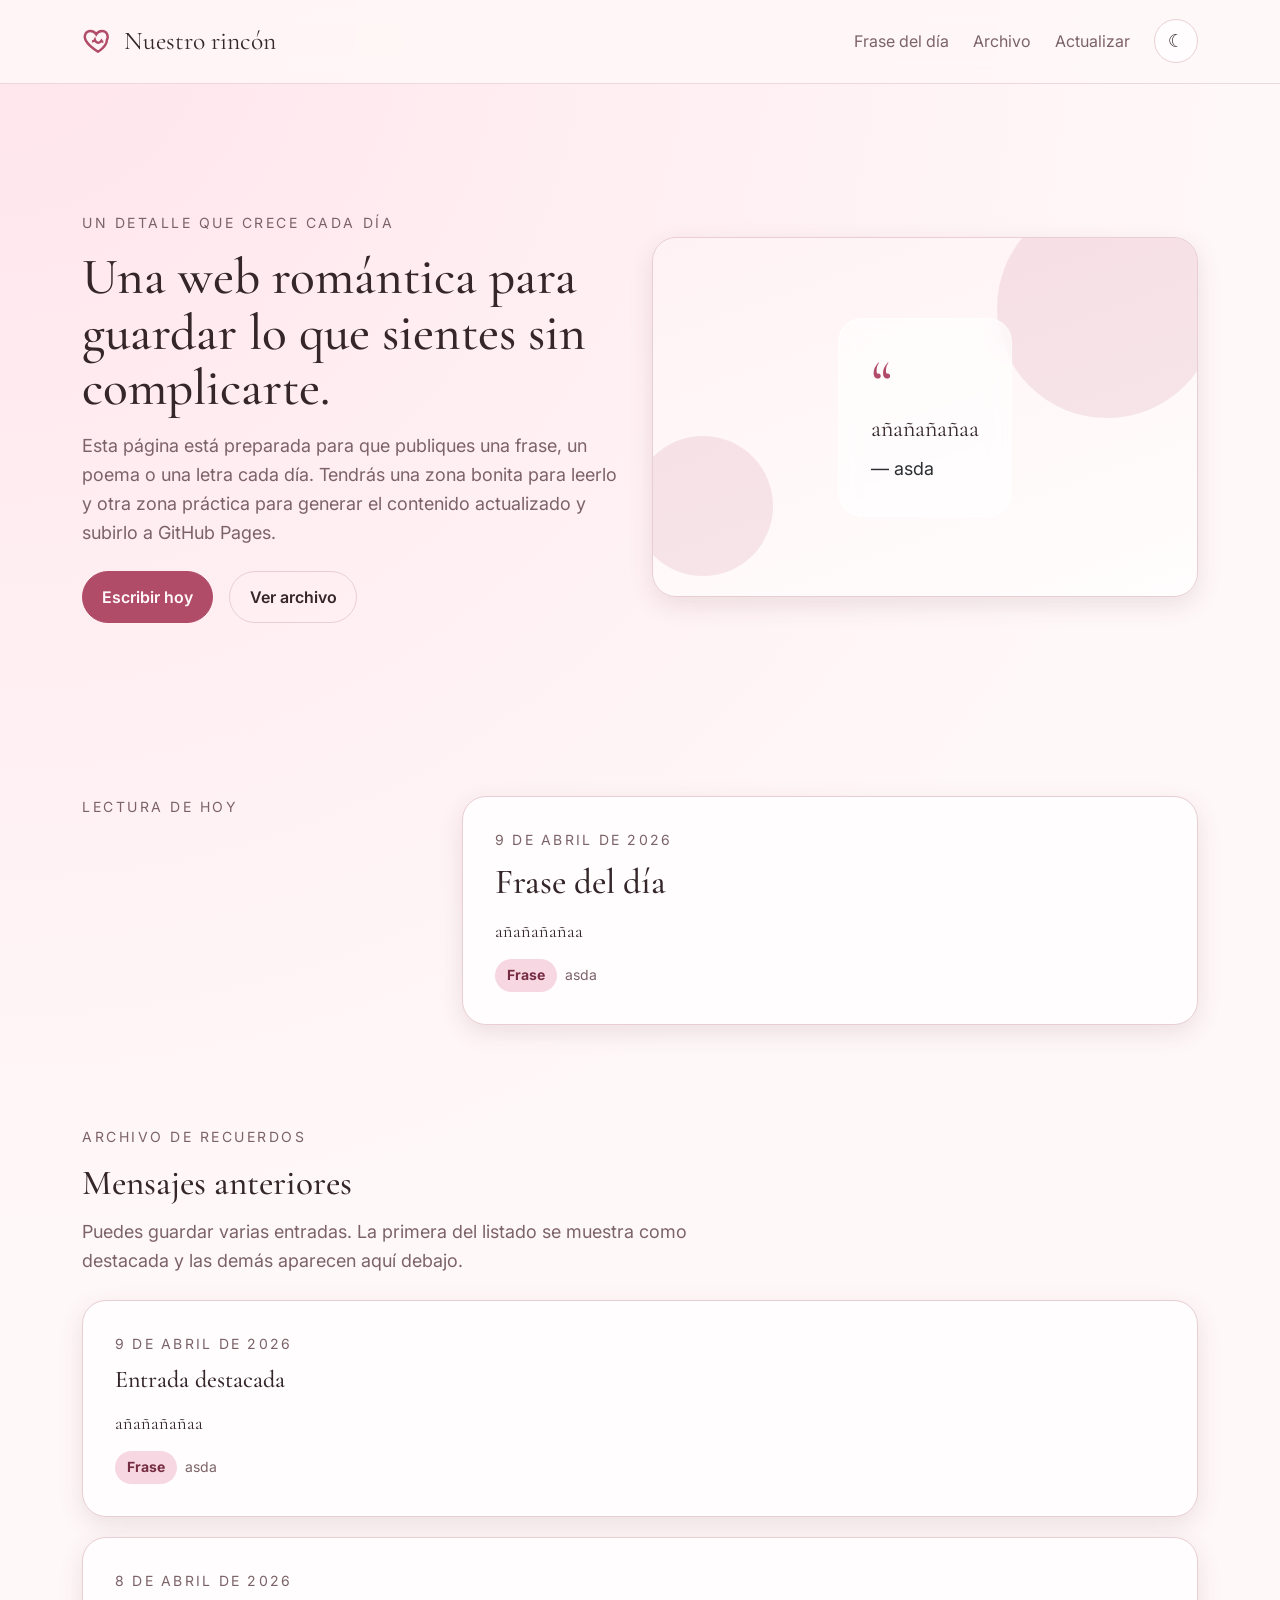
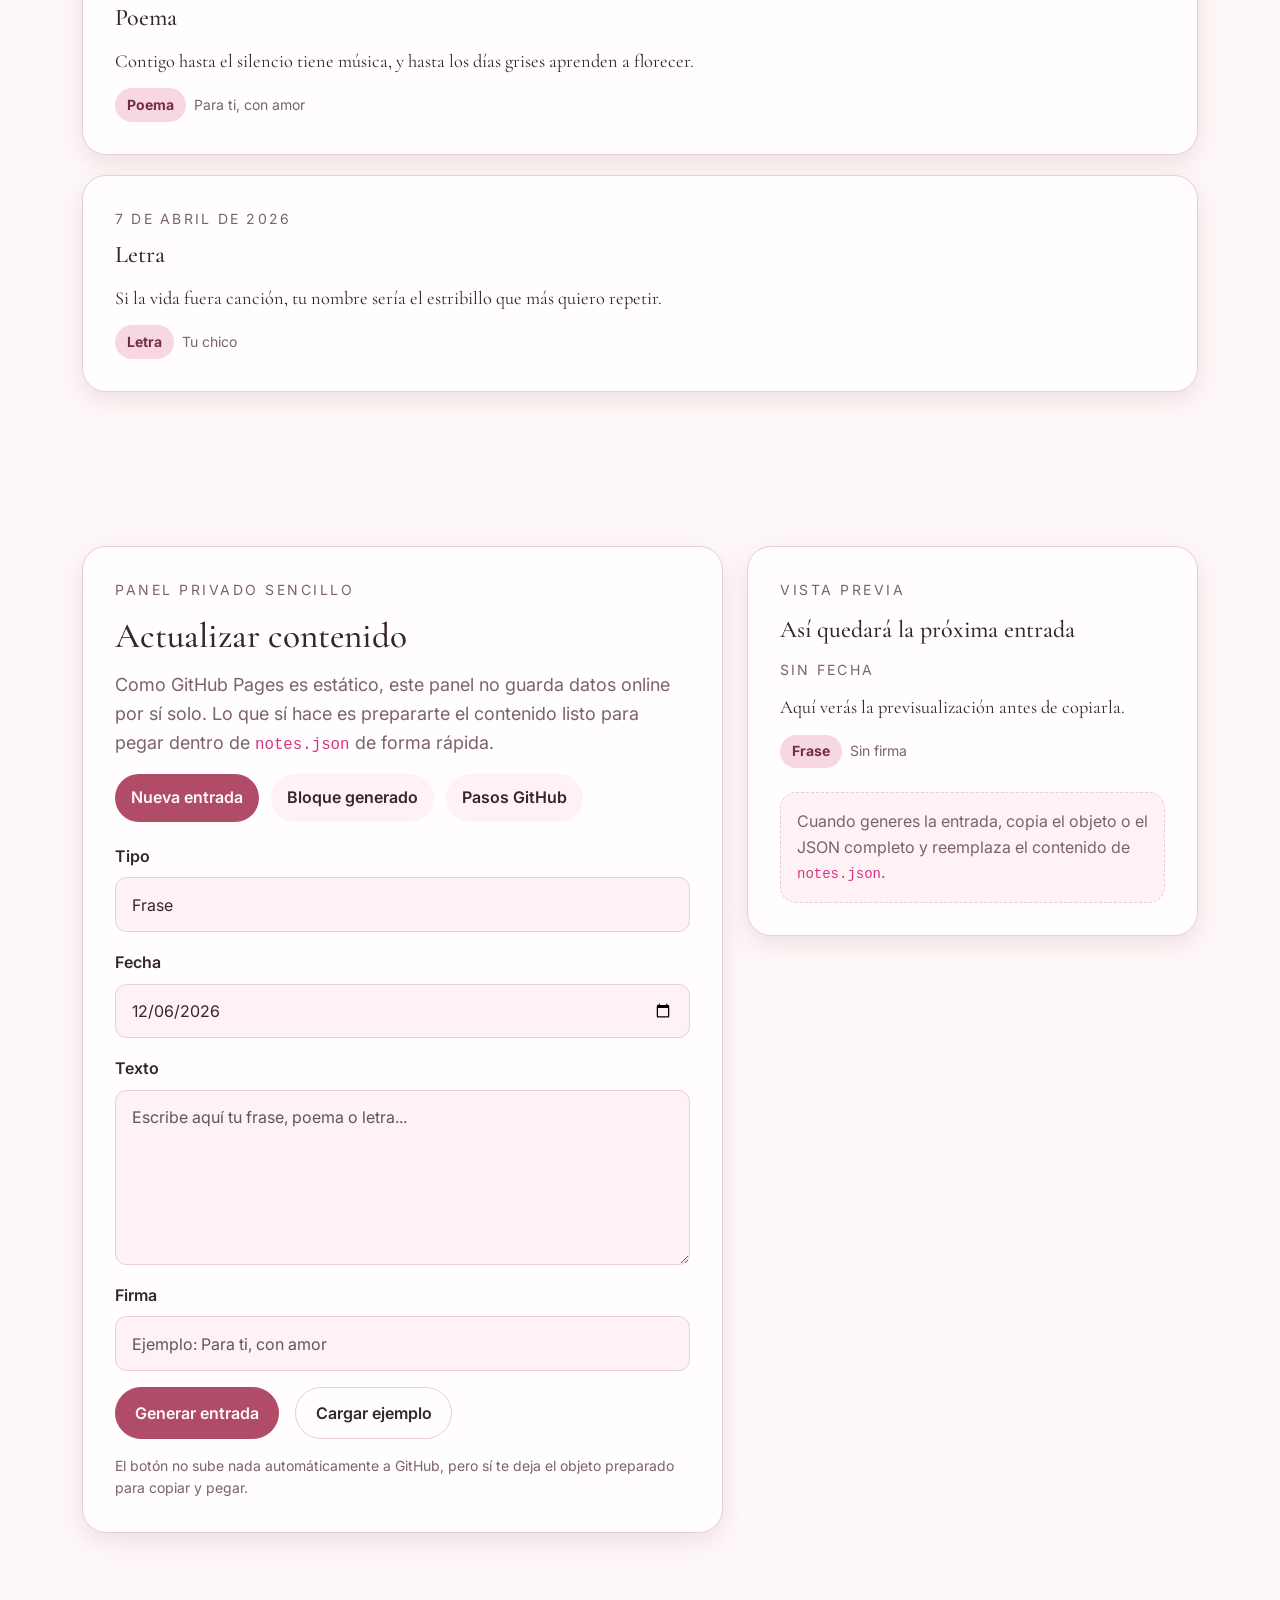
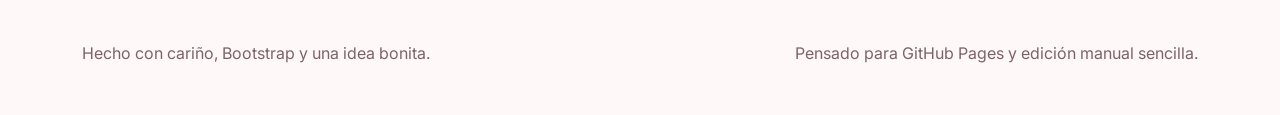
==== update.html @ ef56c39e "Subida de pagina update" ====
<!DOCTYPE html>
<html lang="es" data-theme="light">
<head>
  <meta charset="UTF-8" />
  <meta name="viewport" content="width=device-width, initial-scale=1.0" />
  <title>Nuestro rincón</title>
  <meta name="description" content="Un rincón romántico donde guardar y publicar frases, poemas y letras cada día." />
  <meta property="og:title" content="Nuestro rincón" />
  <meta property="og:description" content="Un rincón romántico donde guardar y publicar frases, poemas y letras cada día." />
  <meta property="og:type" content="website" />
  <link rel="preconnect" href="https://fonts.googleapis.com">
  <link rel="preconnect" href="https://fonts.gstatic.com" crossorigin>
  <link href="https://fonts.googleapis.com/css2?family=Cormorant+Garamond:wght@500;600;700&family=Inter:wght@400;500;600;700&display=swap" rel="stylesheet">
  <link href="https://cdn.jsdelivr.net/npm/bootstrap@5.3.3/dist/css/bootstrap.min.css" rel="stylesheet">
  <link rel="stylesheet" href="/css/styles.css">
</head>
<body>
  <a class="skip-link" href="#contenido">Saltar al contenido</a>

  <nav class="navbar navbar-expand-lg sticky-top">
    <div class="container py-2">
      <a class="navbar-brand" href="#inicio" aria-label="Ir al inicio">
        <svg class="brand-mark" viewBox="0 0 24 24" fill="none" stroke="currentColor" stroke-width="1.8" aria-hidden="true">
          <path d="M12 20s-7-4.35-9.2-8.48C1.02 8.2 2.76 4.5 6.35 4.5c2.08 0 3.54 1.17 4.33 2.52.79-1.35 2.25-2.52 4.33-2.52 3.59 0 5.33 3.7 3.55 7.02C19 15.65 12 20 12 20Z"/>
          <path d="M7.5 12.2c1 .2 1.65-.2 2.15-1.15.45 1.45 1.2 2.2 2.35 2.28 1.02.08 1.78-.38 2.55-1.56.38.62.88.93 1.45.93"/>
        </svg>
        Nuestro rincón
      </a>
      <button class="navbar-toggler" type="button" data-bs-toggle="collapse" data-bs-target="#navMenu" aria-controls="navMenu" aria-expanded="false" aria-label="Abrir navegación">
        <span class="navbar-toggler-icon"></span>
      </button>
      <div class="collapse navbar-collapse" id="navMenu">
        <ul class="navbar-nav ms-auto align-items-lg-center gap-lg-2">
          <li class="nav-item"><a class="nav-link" href="#hoy">Frase del día</a></li>
          <li class="nav-item"><a class="nav-link" href="#archivo">Archivo</a></li>
          <li class="nav-item"><a class="nav-link" href="#admin">Actualizar</a></li>
          <li class="nav-item ms-lg-2"><button class="theme-toggle" type="button" data-theme-toggle aria-label="Cambiar tema"><span aria-hidden="true">☾</span></button></li>
        </ul>
      </div>
    </div>
  </nav>

  <main id="contenido">
    <section class="hero" id="inicio">
      <div class="container">
        <div class="row g-4 align-items-center">
          <div class="col-lg-6">
            <p class="eyebrow">Un detalle que crece cada día</p>
            <h1>Una web romántica para guardar lo que sientes sin complicarte.</h1>
            <p class="lead-copy mb-4">Esta página está preparada para que publiques una frase, un poema o una letra cada día. Tendrás una zona bonita para leerlo y otra zona práctica para generar el contenido actualizado y subirlo a GitHub Pages.</p>
            <div class="d-flex flex-wrap gap-3">
              <a class="btn btn-romantic" href="#admin">Escribir hoy</a>
              <a class="btn btn-soft" href="#archivo">Ver archivo</a>
            </div>
          </div>
          <div class="col-lg-6">
            <div class="hero-card hero-visual">
              <div class="quote-frame">
                <div class="quote-mark">“</div>
                <p class="quote-text" id="heroQuote">Eres mi lugar favorito incluso cuando el mundo va demasiado deprisa.</p>
                <p class="mb-0 text-secondary-emphasis" id="heroAuthor">— Para ti, con cariño</p>
              </div>
            </div>
          </div>
        </div>
      </div>
    </section>

    <section class="section-pad" id="hoy">
      <div class="container">
        <div class="row g-4 align-items-start">
          <div class="col-lg-4">
            <div class="sticky-info">
              <p class="eyebrow">Lectura de hoy</p>
            </div>
          </div>
          <div class="col-lg-8">
            <article class="entry-card mb-4" aria-labelledby="fraseTitulo">
              <div class="entry-date" id="featuredDate">9 de abril de 2026</div>
              <h2 id="fraseTitulo" class="mb-3">Frase del día</h2>
              <p class="entry-text" id="featuredText">Eres esa casualidad bonita que convirtió los días normales en algo que siempre quiero recordar.</p>
              <div class="d-flex flex-wrap gap-2 align-items-center">
                <span class="entry-tag" id="featuredType">Frase</span>
                <span class="helper" id="featuredSignature">Publicado por ti</span>
              </div>
            </article>
          </div>
        </div>
      </div>
    </section>

    <section class="section-pad pt-0" id="archivo">
      <div class="container">
        <p class="eyebrow">Archivo de recuerdos</p>
        <div class="d-flex flex-column flex-md-row justify-content-between align-items-md-end gap-3 mb-4">
          <div>
            <h2>Mensajes anteriores</h2>
            <p class="section-note mb-0">Puedes guardar varias entradas. La primera del listado se muestra como destacada y las demás aparecen aquí debajo.</p>
          </div>
        </div>
        <div class="timeline" id="timeline"></div>
      </div>
    </section>

    <section class="section-pad" id="admin">
      <div class="container">
        <div class="row g-4 align-items-start">
          <div class="col-lg-7">
            <div class="admin-card">
              <p class="eyebrow">Panel privado sencillo</p>
              <h2>Actualizar contenido</h2>
              <p class="section-note">Como GitHub Pages es estático, este panel no guarda datos online por sí solo. Lo que sí hace es prepararte el contenido listo para pegar dentro de <code>notes.json</code> de forma rápida.</p>

              <div class="admin-tabs" role="tablist" aria-label="Opciones del panel">
                <button class="admin-tab active" data-tab="nuevo" type="button">Nueva entrada</button>
                <button class="admin-tab" data-tab="json" type="button">Bloque generado</button>
                <button class="admin-tab" data-tab="guia" type="button">Pasos GitHub</button>
              </div>

              <div class="admin-panel active" data-panel="nuevo">
                <form id="noteForm">
                  <div class="mb-3">
                    <label class="form-label" for="noteType">Tipo</label>
                    <select id="noteType" class="form-select">
                      <option value="Frase">Frase</option>
                      <option value="Poema">Poema</option>
                      <option value="Letra">Letra</option>
                      <option value="Carta">Carta</option>
                    </select>
                  </div>
                  <div class="mb-3">
                    <label class="form-label" for="noteDate">Fecha</label>
                    <input id="noteDate" class="form-control" type="date" required>
                  </div>
                  <div class="mb-3">
                    <label class="form-label" for="noteText">Texto</label>
                    <textarea id="noteText" class="form-control" rows="6" placeholder="Escribe aquí tu frase, poema o letra..." required></textarea>
                  </div>
                  <div class="mb-3">
                    <label class="form-label" for="noteSignature">Firma</label>
                    <input id="noteSignature" class="form-control" type="text" placeholder="Ejemplo: Para ti, con amor">
                  </div>
                  <div class="d-flex flex-wrap gap-3 align-items-center">
                    <button class="btn btn-romantic" type="submit">Generar entrada</button>
                    <button class="btn btn-soft" type="button" id="loadSample">Cargar ejemplo</button>
                  </div>
                  <p class="helper mt-3 mb-0">El botón no sube nada automáticamente a GitHub, pero sí te deja el objeto preparado para copiar y pegar.</p>
                </form>
              </div>

              <div class="admin-panel" data-panel="json">
                <h3 class="mb-3">Bloque listo para pegar</h3>
                <p class="helper">Copia este objeto y pégalo al principio del array del archivo <code>notes.json</code>.</p>
                <pre class="code-box" id="jsonOutput">Todavía no has generado ninguna entrada.</pre>
                <div class="d-flex flex-wrap gap-3 mt-3">
                  <button class="btn btn-romantic" type="button" id="copyJson">Copiar bloque</button>
                  <button class="btn btn-soft" type="button" id="copyArray">Copiar JSON completo</button>
                </div>
              </div>

              <div class="admin-panel" data-panel="guia">
                <h3 class="mb-3">Publicarlo en GitHub Pages</h3>
                <ol class="mb-0">
                  <li>Crea un repositorio, por ejemplo <code>nuestro-rincon</code>.</li>
                  <li>Sube <code>index.html</code>, <code>styles.css</code> y <code>notes.json</code>.</li>
                  <li>En GitHub, entra en <code>Settings → Pages</code>.</li>
                  <li>Elige la rama <code>main</code> y la carpeta <code>/root</code>.</li>
                  <li>Cada día edita <code>notes.json</code>, haz commit y espera la publicación.</li>
                </ol>
              </div>
            </div>
          </div>

          <div class="col-lg-5">
            <div class="preview-card">
              <p class="eyebrow">Vista previa</p>
              <h3>Así quedará la próxima entrada</h3>
              <div class="entry-date" id="previewDate">Sin fecha</div>
              <p class="entry-text" id="previewText">Aquí verás la previsualización antes de copiarla.</p>
              <div class="d-flex flex-wrap gap-2 align-items-center mb-2">
                <span class="entry-tag" id="previewType">Frase</span>
                <span class="helper" id="previewSignature">Sin firma</span>
              </div>
              <div class="status-box mt-4" id="saveHint">Cuando generes la entrada, copia el objeto o el JSON completo y reemplaza el contenido de <code>notes.json</code>.</div>
            </div>
          </div>
        </div>
      </div>
    </section>
  </main>

  <footer class="footer">
    <div class="container d-flex flex-column flex-md-row justify-content-between gap-2">
      <span>Hecho con cariño, Bootstrap y una idea bonita.</span>
      <span>Pensado para GitHub Pages y edición manual sencilla.</span>
    </div>
  </footer>
  <script src="notes.json"></script>
  <script>
    let notes = [];

    const timeline = document.getElementById('timeline');
    const featuredDate = document.getElementById('featuredDate');
    const featuredText = document.getElementById('featuredText');
    const featuredType = document.getElementById('featuredType');
    const featuredSignature = document.getElementById('featuredSignature');
    const heroQuote = document.getElementById('heroQuote');
    const heroAuthor = document.getElementById('heroAuthor');

    function formatSpanishDate(value) {
      const date = new Date(value + 'T12:00:00');
      return new Intl.DateTimeFormat('es-ES', { day: 'numeric', month: 'long', year: 'numeric' }).format(date);
    }

    function escapeHtml(text) {
      return text.replace(/[&<>\"]/g, (match) => ({ '&': '&amp;', '<': '&lt;', '>': '&gt;', '"': '&quot;' }[match]));
    }

    function renderFeatured() {
      if (!notes.length) return;
      const latest = notes[0];
      featuredDate.textContent = formatSpanishDate(latest.date);
      featuredText.textContent = latest.text;
      featuredType.textContent = latest.type;
      featuredSignature.textContent = latest.signature || 'Publicado por ti';
      heroQuote.textContent = latest.text;
      heroAuthor.textContent = '— ' + (latest.signature || 'Para ti, con cariño');
    }

    function renderTimeline() {
      if (!notes.length) {
        timeline.innerHTML = '<article class="entry-card"><h3>Aún no hay entradas</h3><p class="section-note mb-0">Añade tu primera frase en <code>notes.json</code> y aparecerá aquí.</p></article>';
        return;
      }

      timeline.innerHTML = notes.map((note, index) => `
        <article class="entry-card">
          <div class="entry-date">${formatSpanishDate(note.date)}</div>
          <h3>${index === 0 ? 'Entrada destacada' : note.type}</h3>
          <p class="entry-text">${escapeHtml(note.text)}</p>
          <div class="d-flex flex-wrap gap-2 align-items-center">
            <span class="entry-tag">${escapeHtml(note.type)}</span>
            <span class="helper">${escapeHtml(note.signature || 'Publicado por ti')}</span>
          </div>
        </article>
      `).join('');
    }

    async function loadNotes() {
      try {
        const response = await fetch('notes.json');
        notes = await response.json();
        renderFeatured();
        renderTimeline();
      } catch (error) {
        timeline.innerHTML = '<article class="entry-card"><h3>No se pudo cargar notes.json</h3><p class="section-note mb-0">Comprueba que el archivo esté en la misma carpeta que index.html.</p></article>';
      }
    }

    loadNotes();

    const htmlRoot = document.documentElement;
    const toggle = document.querySelector('[data-theme-toggle]');
    let currentTheme = matchMedia('(prefers-color-scheme: dark)').matches ? 'dark' : 'light';
    htmlRoot.setAttribute('data-theme', currentTheme);
    toggle.innerHTML = currentTheme === 'dark' ? '☀' : '☾';
    toggle.addEventListener('click', () => {
      currentTheme = currentTheme === 'dark' ? 'light' : 'dark';
      htmlRoot.setAttribute('data-theme', currentTheme);
      toggle.innerHTML = currentTheme === 'dark' ? '☀' : '☾';
      toggle.setAttribute('aria-label', currentTheme === 'dark' ? 'Cambiar a modo claro' : 'Cambiar a modo oscuro');
    });

    document.querySelectorAll('.admin-tab').forEach((tab) => {
      tab.addEventListener('click', () => {
        document.querySelectorAll('.admin-tab').forEach((btn) => btn.classList.remove('active'));
        document.querySelectorAll('.admin-panel').forEach((panel) => panel.classList.remove('active'));
        tab.classList.add('active');
        document.querySelector(`[data-panel="${tab.dataset.tab}"]`).classList.add('active');
      });
    });

    const form = document.getElementById('noteForm');
    const noteType = document.getElementById('noteType');
    const noteDate = document.getElementById('noteDate');
    const noteText = document.getElementById('noteText');
    const noteSignature = document.getElementById('noteSignature');
    const previewDate = document.getElementById('previewDate');
    const previewText = document.getElementById('previewText');
    const previewType = document.getElementById('previewType');
    const previewSignature = document.getElementById('previewSignature');
    const jsonOutput = document.getElementById('jsonOutput');
    const saveHint = document.getElementById('saveHint');
    let latestGenerated = null;

    function updatePreview(data) {
      previewDate.textContent = data.date ? formatSpanishDate(data.date) : 'Sin fecha';
      previewText.textContent = data.text || 'Aquí verás la previsualización antes de copiarla.';
      previewType.textContent = data.type || 'Frase';
      previewSignature.textContent = data.signature || 'Sin firma';
    }

    form.addEventListener('submit', (event) => {
      event.preventDefault();
      const entry = {
        date: noteDate.value,
        type: noteType.value,
        text: noteText.value.trim(),
        signature: noteSignature.value.trim() || 'Publicado por ti'
      };
      latestGenerated = entry;
      updatePreview(entry);
      jsonOutput.textContent = JSON.stringify(entry, null, 2) + ',';
      saveHint.textContent = 'Copia el objeto o el JSON completo y reemplázalo dentro de notes.json. Después haz commit y push a GitHub.';
      document.querySelector('[data-tab="json"]').click();
    });

    document.getElementById('loadSample').addEventListener('click', () => {
      noteType.value = 'Carta';
      noteDate.value = new Date().toISOString().slice(0, 10);
      noteText.value = 'Gracias por hacerme sentir en casa incluso en los días más difíciles. Quiero seguir escribiendo contigo esta historia tan bonita.';
      noteSignature.value = 'Con todo mi amor';
      updatePreview({ date: noteDate.value, type: noteType.value, text: noteText.value, signature: noteSignature.value });
    });

    async function copyText(text) {
      try {
        await navigator.clipboard.writeText(text);
      } catch {
        const area = document.createElement('textarea');
        area.value = text;
        document.body.appendChild(area);
        area.select();
        document.execCommand('copy');
        area.remove();
      }
    }

    document.getElementById('copyJson').addEventListener('click', () => {
      copyText(jsonOutput.textContent);
      saveHint.textContent = 'Bloque copiado. Ya puedes pegarlo dentro del array de notes.json.';
    });

    document.getElementById('copyArray').addEventListener('click', () => {
      const payload = latestGenerated ? [latestGenerated, ...notes] : notes;
      copyText(JSON.stringify(payload, null, 2));
      saveHint.textContent = 'JSON completo copiado. Puedes reemplazar todo el contenido de notes.json por este bloque.';
    });

    updatePreview({});
    noteDate.value = new Date().toISOString().slice(0, 10);
  </script>
  <script src="https://cdn.jsdelivr.net/npm/bootstrap@5.3.3/dist/js/bootstrap.bundle.min.js" defer></script>
</body>
</html>
---- css/styles.css ----
:root, [data-theme="light"] {
  --text-xs: clamp(0.75rem, 0.7rem + 0.25vw, 0.875rem);
  --text-sm: clamp(0.875rem, 0.8rem + 0.35vw, 1rem);
  --text-base: clamp(1rem, 0.95rem + 0.25vw, 1.125rem);
  --text-lg: clamp(1.125rem, 1rem + 0.75vw, 1.5rem);
  --text-xl: clamp(1.5rem, 1.2rem + 1.25vw, 2.25rem);
  --text-2xl: clamp(2rem, 1.2rem + 2.5vw, 3.5rem);
  --space-1: 0.25rem;
  --space-2: 0.5rem;
  --space-3: 0.75rem;
  --space-4: 1rem;
  --space-5: 1.25rem;
  --space-6: 1.5rem;
  --space-8: 2rem;
  --space-10: 2.5rem;
  --space-12: 3rem;
  --space-16: 4rem;
  --space-20: 5rem;
  --color-bg: #fff8f8;
  --color-surface: #fffdfd;
  --color-surface-2: #fff2f4;
  --color-surface-offset: #fde8ec;
  --color-border: #e9cfd5;
  --color-divider: #edd8dd;
  --color-text: #35262a;
  --color-text-muted: #7c6369;
  --color-text-faint: #b4979e;
  --color-text-inverse: #fff9fb;
  --color-primary: #b14c68;
  --color-primary-hover: #953b55;
  --color-primary-active: #762d43;
  --color-primary-highlight: #f7d8e2;
  --color-secondary: #7b4d68;
  --shadow-sm: 0 1px 2px rgba(53, 38, 42, 0.08);
  --shadow-md: 0 8px 24px rgba(97, 50, 66, 0.12);
  --shadow-lg: 0 18px 44px rgba(97, 50, 66, 0.18);
  --radius-sm: 0.4rem;
  --radius-md: 0.7rem;
  --radius-lg: 1rem;
  --radius-xl: 1.5rem;
  --radius-full: 9999px;
  --transition-interactive: 180ms cubic-bezier(0.16, 1, 0.3, 1);
  --font-display: 'Cormorant Garamond', Georgia, serif;
  --font-body: 'Inter', system-ui, sans-serif;
}

[data-theme="dark"] {
  --color-bg: #181214;
  --color-surface: #21191c;
  --color-surface-2: #2a2024;
  --color-surface-offset: #32262b;
  --color-border: #4a373e;
  --color-divider: #3d3035;
  --color-text: #f4e8eb;
  --color-text-muted: #c3aab0;
  --color-text-faint: #8f747b;
  --color-text-inverse: #24181c;
  --color-primary: #ee8cab;
  --color-primary-hover: #f4a2bc;
  --color-primary-active: #d86d8f;
  --color-primary-highlight: #442e36;
  --color-secondary: #c8a0b3;
  --shadow-sm: 0 1px 2px rgba(0, 0, 0, 0.25);
  --shadow-md: 0 8px 24px rgba(0, 0, 0, 0.35);
  --shadow-lg: 0 18px 44px rgba(0, 0, 0, 0.45);
}

*, *::before, *::after {
  box-sizing: border-box;
}

html {
  -webkit-text-size-adjust: none;
  text-size-adjust: none;
  scroll-behavior: smooth;
  scroll-padding-top: 5rem;
}

body {
  margin: 0;
  min-height: 100dvh;
  font-family: var(--font-body);
  font-size: var(--text-base);
  line-height: 1.6;
  background: radial-gradient(circle at top left, rgba(255, 206, 220, 0.45), transparent 35%), var(--color-bg);
  color: var(--color-text);
}

img, svg {
  display: block;
  max-width: 100%;
  height: auto;
}

a, button, input, textarea, select {
  transition: all var(--transition-interactive);
}

.skip-link {
  position: absolute;
  left: -9999px;
  top: auto;
}

.skip-link:focus {
  left: 1rem;
  top: 1rem;
  z-index: 2000;
  background: var(--color-primary);
  color: var(--color-text-inverse);
  padding: 0.75rem 1rem;
  border-radius: var(--radius-md);
}

.navbar {
  backdrop-filter: blur(14px);
  background: rgba(255, 248, 248, 0.82) !important;
  border-bottom: 1px solid var(--color-divider);
}

[data-theme="dark"] .navbar {
  background: rgba(24, 18, 20, 0.82) !important;
}

.navbar-brand {
  font-family: var(--font-display);
  font-size: 1.6rem;
  color: var(--color-text) !important;
  display: flex;
  align-items: center;
  gap: 0.65rem;
}

.brand-mark {
  width: 2rem;
  height: 2rem;
  color: var(--color-primary);
}

.nav-link {
  color: var(--color-text-muted) !important;
  font-size: var(--text-sm);
}

.nav-link:hover,
.nav-link.active {
  color: var(--color-primary) !important;
}

.hero {
  padding: clamp(5rem, 10vw, 8rem) 0 clamp(3rem, 8vw, 6rem);
}

.hero-card,
.admin-card,
.entry-card,
.preview-card {
  background: var(--color-surface);
  border: 1px solid var(--color-border);
  border-radius: var(--radius-xl);
  box-shadow: var(--shadow-md);
}

.eyebrow {
  letter-spacing: 0.18em;
  text-transform: uppercase;
  font-size: var(--text-xs);
  color: var(--color-text-muted);
  margin-bottom: var(--space-4);
}

h1, h2, h3 {
  font-family: var(--font-display);
  line-height: 1.08;
  margin: 0 0 var(--space-4);
}

h1 {
  font-size: var(--text-2xl);
}

h2 {
  font-size: var(--text-xl);
}

h3 {
  font-size: var(--text-lg);
}

.lead-copy {
  font-size: var(--text-base);
  max-width: 58ch;
  color: var(--color-text-muted);
}

.btn-romantic {
  background: var(--color-primary);
  border-color: var(--color-primary);
  color: var(--color-text-inverse);
  border-radius: var(--radius-full);
  padding: 0.8rem 1.2rem;
  font-weight: 600;
}

.btn-romantic:hover,
.btn-romantic:focus {
  background: var(--color-primary-hover);
  border-color: var(--color-primary-hover);
  color: var(--color-text-inverse);
}

.btn-soft {
  background: transparent;
  border: 1px solid var(--color-border);
  color: var(--color-text);
  border-radius: var(--radius-full);
  padding: 0.8rem 1.2rem;
  font-weight: 600;
}

.btn-soft:hover {
  background: var(--color-surface-2);
  border-color: var(--color-primary-highlight);
}

.hero-visual {
  position: relative;
  padding: var(--space-10);
  min-height: 360px;
  display: grid;
  place-items: center;
  background: linear-gradient(160deg, var(--color-surface-2), var(--color-surface));
  overflow: hidden;
}

.hero-visual::before,
.hero-visual::after {
  content: "";
  position: absolute;
  border-radius: 50%;
  background: rgba(177, 76, 104, 0.12);
}

.hero-visual::before {
  width: 220px;
  height: 220px;
  top: -40px;
  right: -20px;
}

.hero-visual::after {
  width: 140px;
  height: 140px;
  bottom: 20px;
  left: -20px;
}

.quote-frame {
  position: relative;
  max-width: 340px;
  padding: var(--space-8);
  background: rgba(255, 255, 255, 0.62);
  border: 1px solid rgba(255, 255, 255, 0.5);
  border-radius: var(--radius-xl);
  backdrop-filter: blur(10px);
}

[data-theme="dark"] .quote-frame {
  background: rgba(50, 38, 43, 0.68);
  border-color: rgba(255, 255, 255, 0.08);
}

.quote-mark {
  font-size: 4rem;
  line-height: 1;
  color: var(--color-primary);
  font-family: var(--font-display);
}

.quote-text {
  font-family: var(--font-display);
  font-size: 1.5rem;
  line-height: 1.2;
  margin-bottom: var(--space-3);
}

.section-pad {
  padding: clamp(3rem, 6vw, 5rem) 0;
}

.section-note {
  color: var(--color-text-muted);
  max-width: 62ch;
}

.entry-card,
.preview-card,
.admin-card {
  padding: var(--space-8);
}

.entry-date {
  font-size: var(--text-xs);
  letter-spacing: 0.16em;
  text-transform: uppercase;
  color: var(--color-text-muted);
  margin-bottom: var(--space-3);
}

.entry-text {
  font-size: 1.15rem;
  font-family: var(--font-display);
  color: var(--color-text);
  margin-bottom: var(--space-3);
}

.entry-tag {
  display: inline-flex;
  align-items: center;
  gap: 0.4rem;
  background: var(--color-primary-highlight);
  color: var(--color-primary-active);
  padding: 0.35rem 0.75rem;
  border-radius: var(--radius-full);
  font-size: var(--text-xs);
  font-weight: 700;
}

.timeline {
  display: grid;
  gap: 1.25rem;
}

.admin-tabs {
  display: flex;
  gap: 0.75rem;
  flex-wrap: wrap;
  margin-bottom: 1.25rem;
}

.admin-tab {
  border: none;
  background: var(--color-surface-2);
  color: var(--color-text);
  padding: 0.7rem 1rem;
  border-radius: var(--radius-full);
  font-size: var(--text-sm);
  font-weight: 600;
}

.admin-tab.active {
  background: var(--color-primary);
  color: var(--color-text-inverse);
}

.admin-panel {
  display: none;
}

.admin-panel.active {
  display: block;
}

.form-label {
  font-size: var(--text-sm);
  font-weight: 600;
}

.form-control,
.form-select {
  background: var(--color-surface-2);
  border: 1px solid var(--color-border);
  color: var(--color-text);
  border-radius: var(--radius-md);
  padding: 0.9rem 1rem;
}

.form-control:focus,
.form-select:focus {
  border-color: var(--color-primary);
  box-shadow: 0 0 0 0.25rem rgba(177, 76, 104, 0.16);
  background: var(--color-surface);
}

.helper {
  font-size: var(--text-xs);
  color: var(--color-text-muted);
}

.code-box {
  background: #1f1720;
  color: #fcecf2;
  padding: 1rem;
  border-radius: var(--radius-lg);
  font-size: 0.92rem;
  overflow: auto;
}

.status-box {
  border: 1px dashed var(--color-border);
  background: var(--color-surface-2);
  padding: 1rem;
  border-radius: var(--radius-lg);
  font-size: var(--text-sm);
  color: var(--color-text-muted);
}

.footer {
  padding: 2rem 0 3rem;
  color: var(--color-text-muted);
  font-size: var(--text-sm);
}

.theme-toggle {
  width: 44px;
  height: 44px;
  border-radius: 50%;
  border: 1px solid var(--color-border);
  display: grid;
  place-items: center;
  color: var(--color-text);
  background: var(--color-surface);
}

.theme-toggle:hover {
  background: var(--color-surface-2);
}

.sticky-info {
  position: sticky;
  top: 6rem;
}

.list-clean {
  list-style: none;
  padding: 0;
  margin: 0;
  display: grid;
  gap: 0.8rem;
}

.list-clean li {
  padding-left: 1.4rem;
  position: relative;
  color: var(--color-text-muted);
}

.list-clean li::before {
  content: "❤";
  position: absolute;
  left: 0;
  top: 0;
  color: var(--color-primary);
}

@media (max-width: 991.98px) {
  .sticky-info {
    position: static;
  }

  .hero-visual {
    min-height: 300px;
  }
}
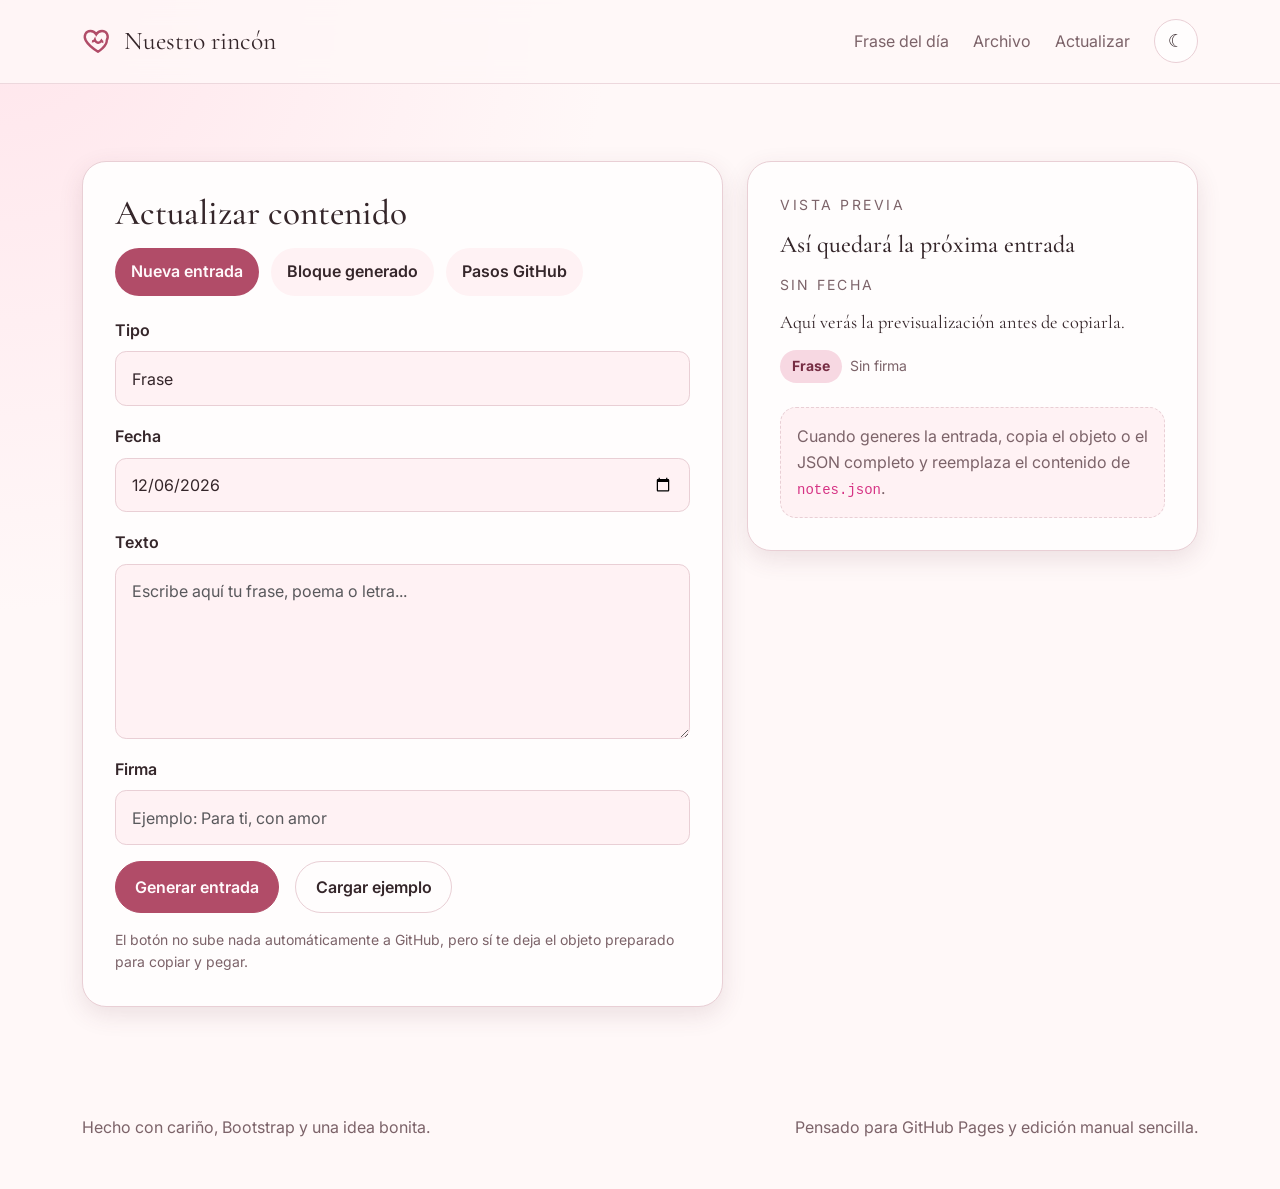
==== commit f4138581: "Subida de pagina update" ====
--- a/update.html
+++ b/update.html
@@ -12,7 +12,7 @@
   <link rel="preconnect" href="https://fonts.gstatic.com" crossorigin>
   <link href="https://fonts.googleapis.com/css2?family=Cormorant+Garamond:wght@500;600;700&family=Inter:wght@400;500;600;700&display=swap" rel="stylesheet">
   <link href="https://cdn.jsdelivr.net/npm/bootstrap@5.3.3/dist/css/bootstrap.min.css" rel="stylesheet">
-  <link rel="stylesheet" href="/css/styles.css">
+  <link rel="stylesheet" href="css/styles.css">
 </head>
 <body>
   <a class="skip-link" href="#contenido">Saltar al contenido</a>
@@ -40,76 +40,12 @@
     </div>
   </nav>
 
-  <main id="contenido">
-    <section class="hero" id="inicio">
-      <div class="container">
-        <div class="row g-4 align-items-center">
-          <div class="col-lg-6">
-            <p class="eyebrow">Un detalle que crece cada día</p>
-            <h1>Una web romántica para guardar lo que sientes sin complicarte.</h1>
-            <p class="lead-copy mb-4">Esta página está preparada para que publiques una frase, un poema o una letra cada día. Tendrás una zona bonita para leerlo y otra zona práctica para generar el contenido actualizado y subirlo a GitHub Pages.</p>
-            <div class="d-flex flex-wrap gap-3">
-              <a class="btn btn-romantic" href="#admin">Escribir hoy</a>
-              <a class="btn btn-soft" href="#archivo">Ver archivo</a>
-            </div>
-          </div>
-          <div class="col-lg-6">
-            <div class="hero-card hero-visual">
-              <div class="quote-frame">
-                <div class="quote-mark">“</div>
-                <p class="quote-text" id="heroQuote">Eres mi lugar favorito incluso cuando el mundo va demasiado deprisa.</p>
-                <p class="mb-0 text-secondary-emphasis" id="heroAuthor">— Para ti, con cariño</p>
-              </div>
-            </div>
-          </div>
-        </div>
-      </div>
-    </section>
-
-    <section class="section-pad" id="hoy">
-      <div class="container">
-        <div class="row g-4 align-items-start">
-          <div class="col-lg-4">
-            <div class="sticky-info">
-              <p class="eyebrow">Lectura de hoy</p>
-            </div>
-          </div>
-          <div class="col-lg-8">
-            <article class="entry-card mb-4" aria-labelledby="fraseTitulo">
-              <div class="entry-date" id="featuredDate">9 de abril de 2026</div>
-              <h2 id="fraseTitulo" class="mb-3">Frase del día</h2>
-              <p class="entry-text" id="featuredText">Eres esa casualidad bonita que convirtió los días normales en algo que siempre quiero recordar.</p>
-              <div class="d-flex flex-wrap gap-2 align-items-center">
-                <span class="entry-tag" id="featuredType">Frase</span>
-                <span class="helper" id="featuredSignature">Publicado por ti</span>
-              </div>
-            </article>
-          </div>
-        </div>
-      </div>
-    </section>
-
-    <section class="section-pad pt-0" id="archivo">
-      <div class="container">
-        <p class="eyebrow">Archivo de recuerdos</p>
-        <div class="d-flex flex-column flex-md-row justify-content-between align-items-md-end gap-3 mb-4">
-          <div>
-            <h2>Mensajes anteriores</h2>
-            <p class="section-note mb-0">Puedes guardar varias entradas. La primera del listado se muestra como destacada y las demás aparecen aquí debajo.</p>
-          </div>
-        </div>
-        <div class="timeline" id="timeline"></div>
-      </div>
-    </section>
-
-    <section class="section-pad" id="admin">
+<section class="section-pad" id="admin">
       <div class="container">
         <div class="row g-4 align-items-start">
           <div class="col-lg-7">
             <div class="admin-card">
-              <p class="eyebrow">Panel privado sencillo</p>
               <h2>Actualizar contenido</h2>
-              <p class="section-note">Como GitHub Pages es estático, este panel no guarda datos online por sí solo. Lo que sí hace es prepararte el contenido listo para pegar dentro de <code>notes.json</code> de forma rápida.</p>
 
               <div class="admin-tabs" role="tablist" aria-label="Opciones del panel">
                 <button class="admin-tab active" data-tab="nuevo" type="button">Nueva entrada</button>
@@ -195,7 +131,7 @@
       <span>Pensado para GitHub Pages y edición manual sencilla.</span>
     </div>
   </footer>
-  <script src="notes.json"></script>
+  <script src="./notes.json"></script>
   <script>
     let notes = [];
 
@@ -224,7 +160,7 @@
       featuredType.textContent = latest.type;
       featuredSignature.textContent = latest.signature || 'Publicado por ti';
       heroQuote.textContent = latest.text;
-      heroAuthor.textContent = '— ' + (latest.signature || 'Para ti, con cariño');
+      heroAuthor.textContent = '— ' + (latest.signature || 'Para miamor, con cariño');
     }
 
     function renderTimeline() {
@@ -248,7 +184,7 @@
 
     async function loadNotes() {
       try {
-        const response = await fetch('notes.json');
+        const response = await fetch('./notes.json');
         notes = await response.json();
         renderFeatured();
         renderTimeline();
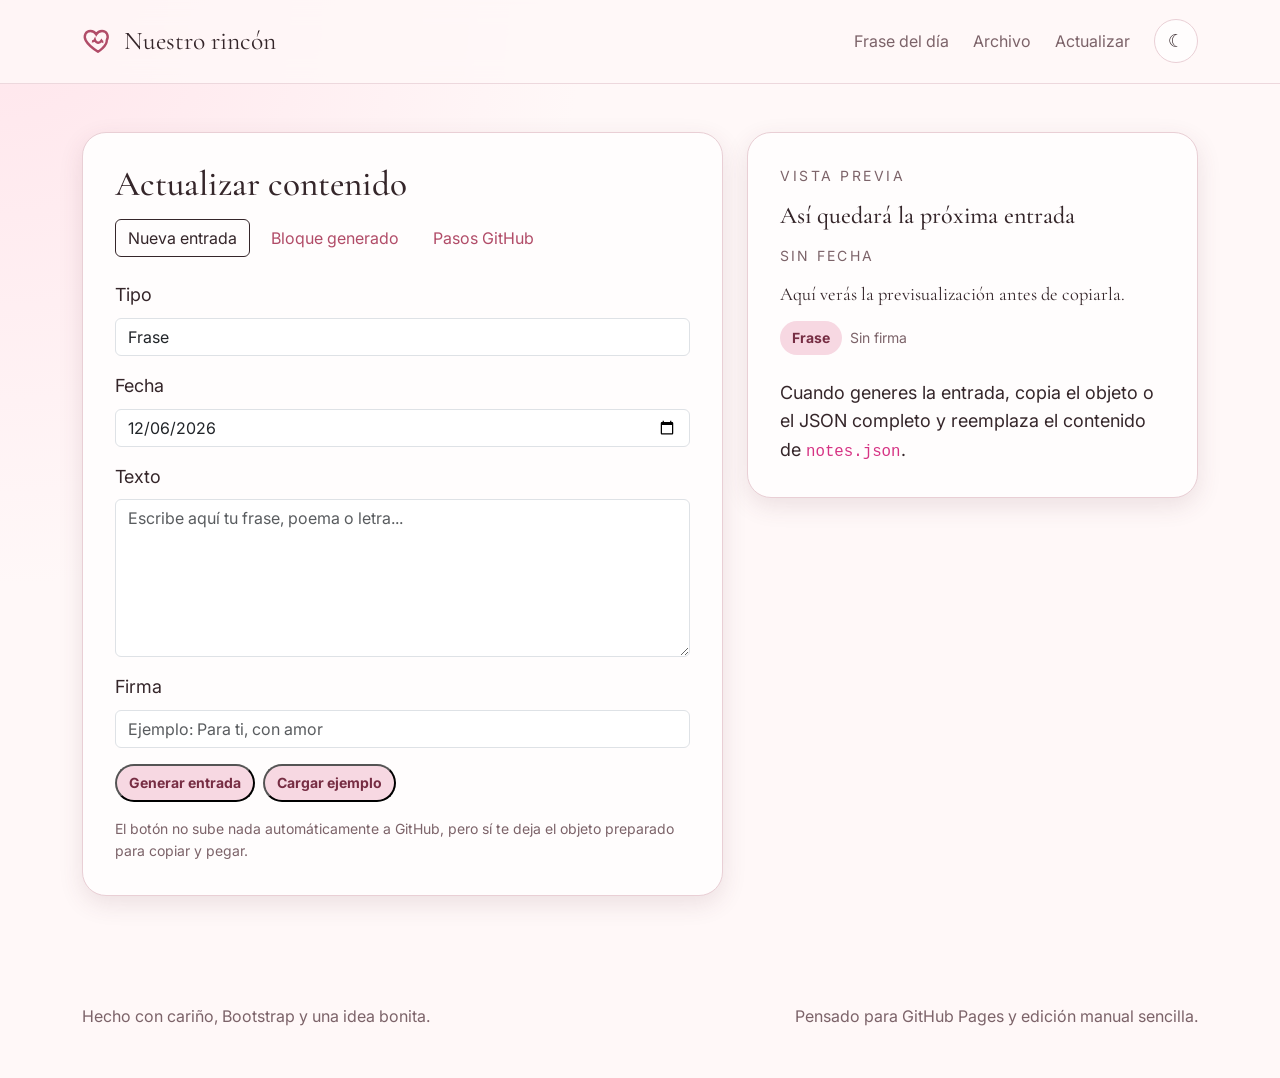
==== commit 7a744d67: "Subida de pagina update 2" ====
--- a/update.html
+++ b/update.html
@@ -15,11 +15,10 @@
   <link rel="stylesheet" href="css/styles.css">
 </head>
 <body>
-  <a class="skip-link" href="#contenido">Saltar al contenido</a>
 
   <nav class="navbar navbar-expand-lg sticky-top">
     <div class="container py-2">
-      <a class="navbar-brand" href="#inicio" aria-label="Ir al inicio">
+      <a class="navbar-brand" href="#hoy" aria-label="Ir al inicio">
         <svg class="brand-mark" viewBox="0 0 24 24" fill="none" stroke="currentColor" stroke-width="1.8" aria-hidden="true">
           <path d="M12 20s-7-4.35-9.2-8.48C1.02 8.2 2.76 4.5 6.35 4.5c2.08 0 3.54 1.17 4.33 2.52.79-1.35 2.25-2.52 4.33-2.52 3.59 0 5.33 3.7 3.55 7.02C19 15.65 12 20 12 20Z"/>
           <path d="M7.5 12.2c1 .2 1.65-.2 2.15-1.15.45 1.45 1.2 2.2 2.35 2.28 1.02.08 1.78-.38 2.55-1.56.38.62.88.93 1.45.93"/>
@@ -34,57 +33,68 @@
           <li class="nav-item"><a class="nav-link" href="#hoy">Frase del día</a></li>
           <li class="nav-item"><a class="nav-link" href="#archivo">Archivo</a></li>
           <li class="nav-item"><a class="nav-link" href="#admin">Actualizar</a></li>
-          <li class="nav-item ms-lg-2"><button class="theme-toggle" type="button" data-theme-toggle aria-label="Cambiar tema"><span aria-hidden="true">☾</span></button></li>
+          <li class="nav-item ms-lg-2">
+            <button class="theme-toggle" type="button" data-theme-toggle aria-label="Cambiar tema">
+              <span aria-hidden="true">☾</span>
+            </button>
+          </li>
         </ul>
       </div>
     </div>
   </nav>
 
-<section class="section-pad" id="admin">
+  <main id="contenido">
+
+    <section class="section-pad pt-5" id="admin">
       <div class="container">
         <div class="row g-4 align-items-start">
           <div class="col-lg-7">
-            <div class="admin-card">
+            <div class="card-romantic">
               <h2>Actualizar contenido</h2>
 
-              <div class="admin-tabs" role="tablist" aria-label="Opciones del panel">
-                <button class="admin-tab active" data-tab="nuevo" type="button">Nueva entrada</button>
-                <button class="admin-tab" data-tab="json" type="button">Bloque generado</button>
-                <button class="admin-tab" data-tab="guia" type="button">Pasos GitHub</button>
+              <div class="d-flex flex-wrap gap-2 mb-4" role="tablist" aria-label="Opciones del panel">
+                <button class="btn bton-color btn-romantic admin-tab active" data-tab="nuevo" type="button">Nueva entrada</button>
+                <button class="btn bton-color btn-soft admin-tab" data-tab="json" type="button">Bloque generado</button>
+                <button class="btn bton-color btn-soft admin-tab" data-tab="guia" type="button">Pasos GitHub</button>
               </div>
 
               <div class="admin-panel active" data-panel="nuevo">
                 <form id="noteForm">
                   <div class="mb-3">
                     <label class="form-label" for="noteType">Tipo</label>
-                    <select id="noteType" class="form-select">
+                    <select id="noteType" class="form-control">
                       <option value="Frase">Frase</option>
                       <option value="Poema">Poema</option>
                       <option value="Letra">Letra</option>
                       <option value="Carta">Carta</option>
                     </select>
                   </div>
+
                   <div class="mb-3">
                     <label class="form-label" for="noteDate">Fecha</label>
                     <input id="noteDate" class="form-control" type="date" required>
                   </div>
+
                   <div class="mb-3">
                     <label class="form-label" for="noteText">Texto</label>
                     <textarea id="noteText" class="form-control" rows="6" placeholder="Escribe aquí tu frase, poema o letra..." required></textarea>
                   </div>
+
                   <div class="mb-3">
                     <label class="form-label" for="noteSignature">Firma</label>
                     <input id="noteSignature" class="form-control" type="text" placeholder="Ejemplo: Para ti, con amor">
                   </div>
-                  <div class="d-flex flex-wrap gap-3 align-items-center">
-                    <button class="btn btn-romantic" type="submit">Generar entrada</button>
-                    <button class="btn btn-soft" type="button" id="loadSample">Cargar ejemplo</button>
-                  </div>
+
+                  <div class="d-flex flex-wrap gap-2 align-items-center mb-2">
+                    <button class="entry-tag" type="submit">Generar entrada</button>
+                    <button class="entry-tag" type="button" id="loadSample">Cargar ejemplo</button>
+                  </div>
+
                   <p class="helper mt-3 mb-0">El botón no sube nada automáticamente a GitHub, pero sí te deja el objeto preparado para copiar y pegar.</p>
                 </form>
               </div>
 
-              <div class="admin-panel" data-panel="json">
+              <div class="admin-panel d-none" data-panel="json">
                 <h3 class="mb-3">Bloque listo para pegar</h3>
                 <p class="helper">Copia este objeto y pégalo al principio del array del archivo <code>notes.json</code>.</p>
                 <pre class="code-box" id="jsonOutput">Todavía no has generado ninguna entrada.</pre>
@@ -94,11 +104,11 @@
                 </div>
               </div>
 
-              <div class="admin-panel" data-panel="guia">
+              <div class="admin-panel d-none" data-panel="guia">
                 <h3 class="mb-3">Publicarlo en GitHub Pages</h3>
                 <ol class="mb-0">
                   <li>Crea un repositorio, por ejemplo <code>nuestro-rincon</code>.</li>
-                  <li>Sube <code>index.html</code>, <code>styles.css</code> y <code>notes.json</code>.</li>
+                  <li>Sube <code>index.html</code>, <code>css/styles.css</code> y <code>notes.json</code>.</li>
                   <li>En GitHub, entra en <code>Settings → Pages</code>.</li>
                   <li>Elige la rama <code>main</code> y la carpeta <code>/root</code>.</li>
                   <li>Cada día edita <code>notes.json</code>, haz commit y espera la publicación.</li>
@@ -108,7 +118,7 @@
           </div>
 
           <div class="col-lg-5">
-            <div class="preview-card">
+            <div class="card-romantic">
               <p class="eyebrow">Vista previa</p>
               <h3>Así quedará la próxima entrada</h3>
               <div class="entry-date" id="previewDate">Sin fecha</div>
@@ -131,7 +141,7 @@
       <span>Pensado para GitHub Pages y edición manual sencilla.</span>
     </div>
   </footer>
-  <script src="./notes.json"></script>
+
   <script>
     let notes = [];
 
@@ -140,8 +150,6 @@
     const featuredText = document.getElementById('featuredText');
     const featuredType = document.getElementById('featuredType');
     const featuredSignature = document.getElementById('featuredSignature');
-    const heroQuote = document.getElementById('heroQuote');
-    const heroAuthor = document.getElementById('heroAuthor');
 
     function formatSpanishDate(value) {
       const date = new Date(value + 'T12:00:00');
@@ -149,7 +157,12 @@
     }
 
     function escapeHtml(text) {
-      return text.replace(/[&<>\"]/g, (match) => ({ '&': '&amp;', '<': '&lt;', '>': '&gt;', '"': '&quot;' }[match]));
+      return String(text).replace(/[&<>\\"]/g, (match) => ({
+        '&': '&amp;',
+        '<': '&lt;',
+        '>': '&gt;',
+        '"': '&quot;'
+      }[match]));
     }
 
     function renderFeatured() {
@@ -159,20 +172,18 @@
       featuredText.textContent = latest.text;
       featuredType.textContent = latest.type;
       featuredSignature.textContent = latest.signature || 'Publicado por ti';
-      heroQuote.textContent = latest.text;
-      heroAuthor.textContent = '— ' + (latest.signature || 'Para miamor, con cariño');
     }
 
     function renderTimeline() {
       if (!notes.length) {
-        timeline.innerHTML = '<article class="entry-card"><h3>Aún no hay entradas</h3><p class="section-note mb-0">Añade tu primera frase en <code>notes.json</code> y aparecerá aquí.</p></article>';
+        timeline.innerHTML = '<article class="card-romantic"><h3>Aún no hay entradas</h3><p class="section-note mb-0">Añade tu primera frase en <code>notes.json</code> y aparecerá aquí.</p></article>';
         return;
       }
 
       timeline.innerHTML = notes.map((note, index) => `
-        <article class="entry-card">
+        <article class="card-romantic">
           <div class="entry-date">${formatSpanishDate(note.date)}</div>
-          <h3>${index === 0 ? 'Entrada destacada' : note.type}</h3>
+          <h3>${index === 0 ? 'Entrada destacada' : escapeHtml(note.type)}</h3>
           <p class="entry-text">${escapeHtml(note.text)}</p>
           <div class="d-flex flex-wrap gap-2 align-items-center">
             <span class="entry-tag">${escapeHtml(note.type)}</span>
@@ -184,12 +195,13 @@
 
     async function loadNotes() {
       try {
-        const response = await fetch('./notes.json');
+        const response = await fetch('./notes.json?v=' + Date.now(), { cache: 'no-store' });
+        if (!response.ok) throw new Error('No se pudo cargar el JSON');
         notes = await response.json();
         renderFeatured();
         renderTimeline();
       } catch (error) {
-        timeline.innerHTML = '<article class="entry-card"><h3>No se pudo cargar notes.json</h3><p class="section-note mb-0">Comprueba que el archivo esté en la misma carpeta que index.html.</p></article>';
+        timeline.innerHTML = '<article class="card-romantic"><h3>No se pudo cargar notes.json</h3><p class="section-note mb-0">Comprueba que el archivo esté en la misma carpeta que index.html.</p></article>';
       }
     }
 
@@ -200,6 +212,7 @@
     let currentTheme = matchMedia('(prefers-color-scheme: dark)').matches ? 'dark' : 'light';
     htmlRoot.setAttribute('data-theme', currentTheme);
     toggle.innerHTML = currentTheme === 'dark' ? '☀' : '☾';
+
     toggle.addEventListener('click', () => {
       currentTheme = currentTheme === 'dark' ? 'light' : 'dark';
       htmlRoot.setAttribute('data-theme', currentTheme);
@@ -209,10 +222,14 @@
 
     document.querySelectorAll('.admin-tab').forEach((tab) => {
       tab.addEventListener('click', () => {
-        document.querySelectorAll('.admin-tab').forEach((btn) => btn.classList.remove('active'));
-        document.querySelectorAll('.admin-panel').forEach((panel) => panel.classList.remove('active'));
-        tab.classList.add('active');
-        document.querySelector(`[data-panel="${tab.dataset.tab}"]`).classList.add('active');
+        document.querySelectorAll('.admin-tab').forEach((btn) => {
+          btn.classList.remove('active', 'btn-romantic');
+          btn.classList.add('btn-soft');
+        });
+        document.querySelectorAll('.admin-panel').forEach((panel) => panel.classList.add('d-none'));
+        tab.classList.add('active', 'btn-romantic');
+        tab.classList.remove('btn-soft');
+        document.querySelector(`[data-panel="${tab.dataset.tab}"]`).classList.remove('d-none');
       });
     });
 
@@ -256,7 +273,12 @@
       noteDate.value = new Date().toISOString().slice(0, 10);
       noteText.value = 'Gracias por hacerme sentir en casa incluso en los días más difíciles. Quiero seguir escribiendo contigo esta historia tan bonita.';
       noteSignature.value = 'Con todo mi amor';
-      updatePreview({ date: noteDate.value, type: noteType.value, text: noteText.value, signature: noteSignature.value });
+      updatePreview({
+        date: noteDate.value,
+        type: noteType.value,
+        text: noteText.value,
+        signature: noteSignature.value
+      });
     });
 
     async function copyText(text) {
@@ -286,6 +308,7 @@
     updatePreview({});
     noteDate.value = new Date().toISOString().slice(0, 10);
   </script>
+
   <script src="https://cdn.jsdelivr.net/npm/bootstrap@5.3.3/dist/js/bootstrap.bundle.min.js" defer></script>
 </body>
 </html>
--- a/css/styles.css
+++ b/css/styles.css
@@ -5,6 +5,7 @@
   --text-lg: clamp(1.125rem, 1rem + 0.75vw, 1.5rem);
   --text-xl: clamp(1.5rem, 1.2rem + 1.25vw, 2.25rem);
   --text-2xl: clamp(2rem, 1.2rem + 2.5vw, 3.5rem);
+
   --space-1: 0.25rem;
   --space-2: 0.5rem;
   --space-3: 0.75rem;
@@ -12,33 +13,26 @@
   --space-5: 1.25rem;
   --space-6: 1.5rem;
   --space-8: 2rem;
-  --space-10: 2.5rem;
-  --space-12: 3rem;
-  --space-16: 4rem;
-  --space-20: 5rem;
+
   --color-bg: #fff8f8;
   --color-surface: #fffdfd;
   --color-surface-2: #fff2f4;
-  --color-surface-offset: #fde8ec;
   --color-border: #e9cfd5;
   --color-divider: #edd8dd;
   --color-text: #35262a;
   --color-text-muted: #7c6369;
-  --color-text-faint: #b4979e;
   --color-text-inverse: #fff9fb;
   --color-primary: #b14c68;
   --color-primary-hover: #953b55;
   --color-primary-active: #762d43;
   --color-primary-highlight: #f7d8e2;
-  --color-secondary: #7b4d68;
-  --shadow-sm: 0 1px 2px rgba(53, 38, 42, 0.08);
+
   --shadow-md: 0 8px 24px rgba(97, 50, 66, 0.12);
-  --shadow-lg: 0 18px 44px rgba(97, 50, 66, 0.18);
-  --radius-sm: 0.4rem;
   --radius-md: 0.7rem;
   --radius-lg: 1rem;
   --radius-xl: 1.5rem;
   --radius-full: 9999px;
+
   --transition-interactive: 180ms cubic-bezier(0.16, 1, 0.3, 1);
   --font-display: 'Cormorant Garamond', Georgia, serif;
   --font-body: 'Inter', system-ui, sans-serif;
@@ -48,24 +42,21 @@
   --color-bg: #181214;
   --color-surface: #21191c;
   --color-surface-2: #2a2024;
-  --color-surface-offset: #32262b;
   --color-border: #4a373e;
   --color-divider: #3d3035;
   --color-text: #f4e8eb;
   --color-text-muted: #c3aab0;
-  --color-text-faint: #8f747b;
   --color-text-inverse: #24181c;
   --color-primary: #ee8cab;
   --color-primary-hover: #f4a2bc;
   --color-primary-active: #d86d8f;
   --color-primary-highlight: #442e36;
-  --color-secondary: #c8a0b3;
-  --shadow-sm: 0 1px 2px rgba(0, 0, 0, 0.25);
   --shadow-md: 0 8px 24px rgba(0, 0, 0, 0.35);
-  --shadow-lg: 0 18px 44px rgba(0, 0, 0, 0.45);
-}
-
-*, *::before, *::after {
+}
+
+*,
+*::before,
+*::after {
   box-sizing: border-box;
 }
 
@@ -86,30 +77,19 @@
   color: var(--color-text);
 }
 
-img, svg {
+img,
+svg {
   display: block;
   max-width: 100%;
   height: auto;
 }
 
-a, button, input, textarea, select {
+a,
+button,
+input,
+textarea,
+select {
   transition: all var(--transition-interactive);
-}
-
-.skip-link {
-  position: absolute;
-  left: -9999px;
-  top: auto;
-}
-
-.skip-link:focus {
-  left: 1rem;
-  top: 1rem;
-  z-index: 2000;
-  background: var(--color-primary);
-  color: var(--color-text-inverse);
-  padding: 0.75rem 1rem;
-  border-radius: var(--radius-md);
 }
 
 .navbar {
@@ -147,18 +127,21 @@
   color: var(--color-primary) !important;
 }
 
-.hero {
-  padding: clamp(5rem, 10vw, 8rem) 0 clamp(3rem, 8vw, 6rem);
-}
-
-.hero-card,
-.admin-card,
-.entry-card,
-.preview-card {
+.section-pad {
+  padding: clamp(3rem, 6vw, 5rem) 0;
+}
+
+.section-note {
+  color: var(--color-text-muted);
+  max-width: 62ch;
+}
+
+.card-romantic {
   background: var(--color-surface);
   border: 1px solid var(--color-border);
   border-radius: var(--radius-xl);
   box-shadow: var(--shadow-md);
+  padding: var(--space-8);
 }
 
 .eyebrow {
@@ -169,7 +152,9 @@
   margin-bottom: var(--space-4);
 }
 
-h1, h2, h3 {
+h1,
+h2,
+h3 {
   font-family: var(--font-display);
   line-height: 1.08;
   margin: 0 0 var(--space-4);
@@ -185,118 +170,6 @@
 
 h3 {
   font-size: var(--text-lg);
-}
-
-.lead-copy {
-  font-size: var(--text-base);
-  max-width: 58ch;
-  color: var(--color-text-muted);
-}
-
-.btn-romantic {
-  background: var(--color-primary);
-  border-color: var(--color-primary);
-  color: var(--color-text-inverse);
-  border-radius: var(--radius-full);
-  padding: 0.8rem 1.2rem;
-  font-weight: 600;
-}
-
-.btn-romantic:hover,
-.btn-romantic:focus {
-  background: var(--color-primary-hover);
-  border-color: var(--color-primary-hover);
-  color: var(--color-text-inverse);
-}
-
-.btn-soft {
-  background: transparent;
-  border: 1px solid var(--color-border);
-  color: var(--color-text);
-  border-radius: var(--radius-full);
-  padding: 0.8rem 1.2rem;
-  font-weight: 600;
-}
-
-.btn-soft:hover {
-  background: var(--color-surface-2);
-  border-color: var(--color-primary-highlight);
-}
-
-.hero-visual {
-  position: relative;
-  padding: var(--space-10);
-  min-height: 360px;
-  display: grid;
-  place-items: center;
-  background: linear-gradient(160deg, var(--color-surface-2), var(--color-surface));
-  overflow: hidden;
-}
-
-.hero-visual::before,
-.hero-visual::after {
-  content: "";
-  position: absolute;
-  border-radius: 50%;
-  background: rgba(177, 76, 104, 0.12);
-}
-
-.hero-visual::before {
-  width: 220px;
-  height: 220px;
-  top: -40px;
-  right: -20px;
-}
-
-.hero-visual::after {
-  width: 140px;
-  height: 140px;
-  bottom: 20px;
-  left: -20px;
-}
-
-.quote-frame {
-  position: relative;
-  max-width: 340px;
-  padding: var(--space-8);
-  background: rgba(255, 255, 255, 0.62);
-  border: 1px solid rgba(255, 255, 255, 0.5);
-  border-radius: var(--radius-xl);
-  backdrop-filter: blur(10px);
-}
-
-[data-theme="dark"] .quote-frame {
-  background: rgba(50, 38, 43, 0.68);
-  border-color: rgba(255, 255, 255, 0.08);
-}
-
-.quote-mark {
-  font-size: 4rem;
-  line-height: 1;
-  color: var(--color-primary);
-  font-family: var(--font-display);
-}
-
-.quote-text {
-  font-family: var(--font-display);
-  font-size: 1.5rem;
-  line-height: 1.2;
-  margin-bottom: var(--space-3);
-}
-
-.section-pad {
-  padding: clamp(3rem, 6vw, 5rem) 0;
-}
-
-.section-note {
-  color: var(--color-text-muted);
-  max-width: 62ch;
-}
-
-.entry-card,
-.preview-card,
-.admin-card {
-  padding: var(--space-8);
 }
 
 .entry-date {
@@ -331,78 +204,31 @@
   gap: 1.25rem;
 }
 
-.admin-tabs {
-  display: flex;
-  gap: 0.75rem;
-  flex-wrap: wrap;
-  margin-bottom: 1.25rem;
-}
-
-.admin-tab {
-  border: none;
-  background: var(--color-surface-2);
-  color: var(--color-text);
-  padding: 0.7rem 1rem;
-  border-radius: var(--radius-full);
-  font-size: var(--text-sm);
-  font-weight: 600;
-}
-
-.admin-tab.active {
-  background: var(--color-primary);
-  color: var(--color-text-inverse);
-}
-
-.admin-panel {
-  display: none;
-}
-
-.admin-panel.active {
-  display: block;
-}
-
-.form-label {
-  font-size: var(--text-sm);
-  font-weight: 600;
-}
-
-.form-control,
-.form-select {
-  background: var(--color-surface-2);
-  border: 1px solid var(--color-border);
-  color: var(--color-text);
-  border-radius: var(--radius-md);
-  padding: 0.9rem 1rem;
-}
-
-.form-control:focus,
-.form-select:focus {
-  border-color: var(--color-primary);
-  box-shadow: 0 0 0 0.25rem rgba(177, 76, 104, 0.16);
-  background: var(--color-surface);
-}
-
-.helper {
-  font-size: var(--text-xs);
-  color: var(--color-text-muted);
-}
-
-.code-box {
-  background: #1f1720;
-  color: #fcecf2;
-  padding: 1rem;
-  border-radius: var(--radius-lg);
-  font-size: 0.92rem;
-  overflow: auto;
-}
-
-.status-box {
-  border: 1px dashed var(--color-border);
-  background: var(--color-surface-2);
-  padding: 1rem;
-  border-radius: var(--radius-lg);
-  font-size: var(--text-sm);
-  color: var(--color-text-muted);
+.sticky-info {
+  position: sticky;
+  top: 6rem;
+}
+
+.list-clean {
+  list-style: none;
+  padding: 0;
+  margin: 0;
+  display: grid;
+  gap: 0.8rem;
+}
+
+.list-clean li {
+  padding-left: 1.4rem;
+  position: relative;
+  color: var(--color-text-muted);
+}
+
+.list-clean li::before {
+  content: "❤";
+  position: absolute;
+  left: 0;
+  top: 0;
+  color: var(--color-primary);
 }
 
 .footer {
@@ -426,39 +252,17 @@
   background: var(--color-surface-2);
 }
 
-.sticky-info {
-  position: sticky;
-  top: 6rem;
-}
-
-.list-clean {
-  list-style: none;
-  padding: 0;
-  margin: 0;
-  display: grid;
-  gap: 0.8rem;
-}
-
-.list-clean li {
-  padding-left: 1.4rem;
-  position: relative;
-  color: var(--color-text-muted);
-}
-
-.list-clean li::before {
-  content: "❤";
-  position: absolute;
-  left: 0;
-  top: 0;
-  color: var(--color-primary);
+.helper {
+  font-size: var(--text-xs);
+  color: var(--color-text-muted);
+}
+
+.bton-color {
+color: var(--color-primary);
 }
 
 @media (max-width: 991.98px) {
   .sticky-info {
     position: static;
   }
-
-  .hero-visual {
-    min-height: 300px;
-  }
 }
